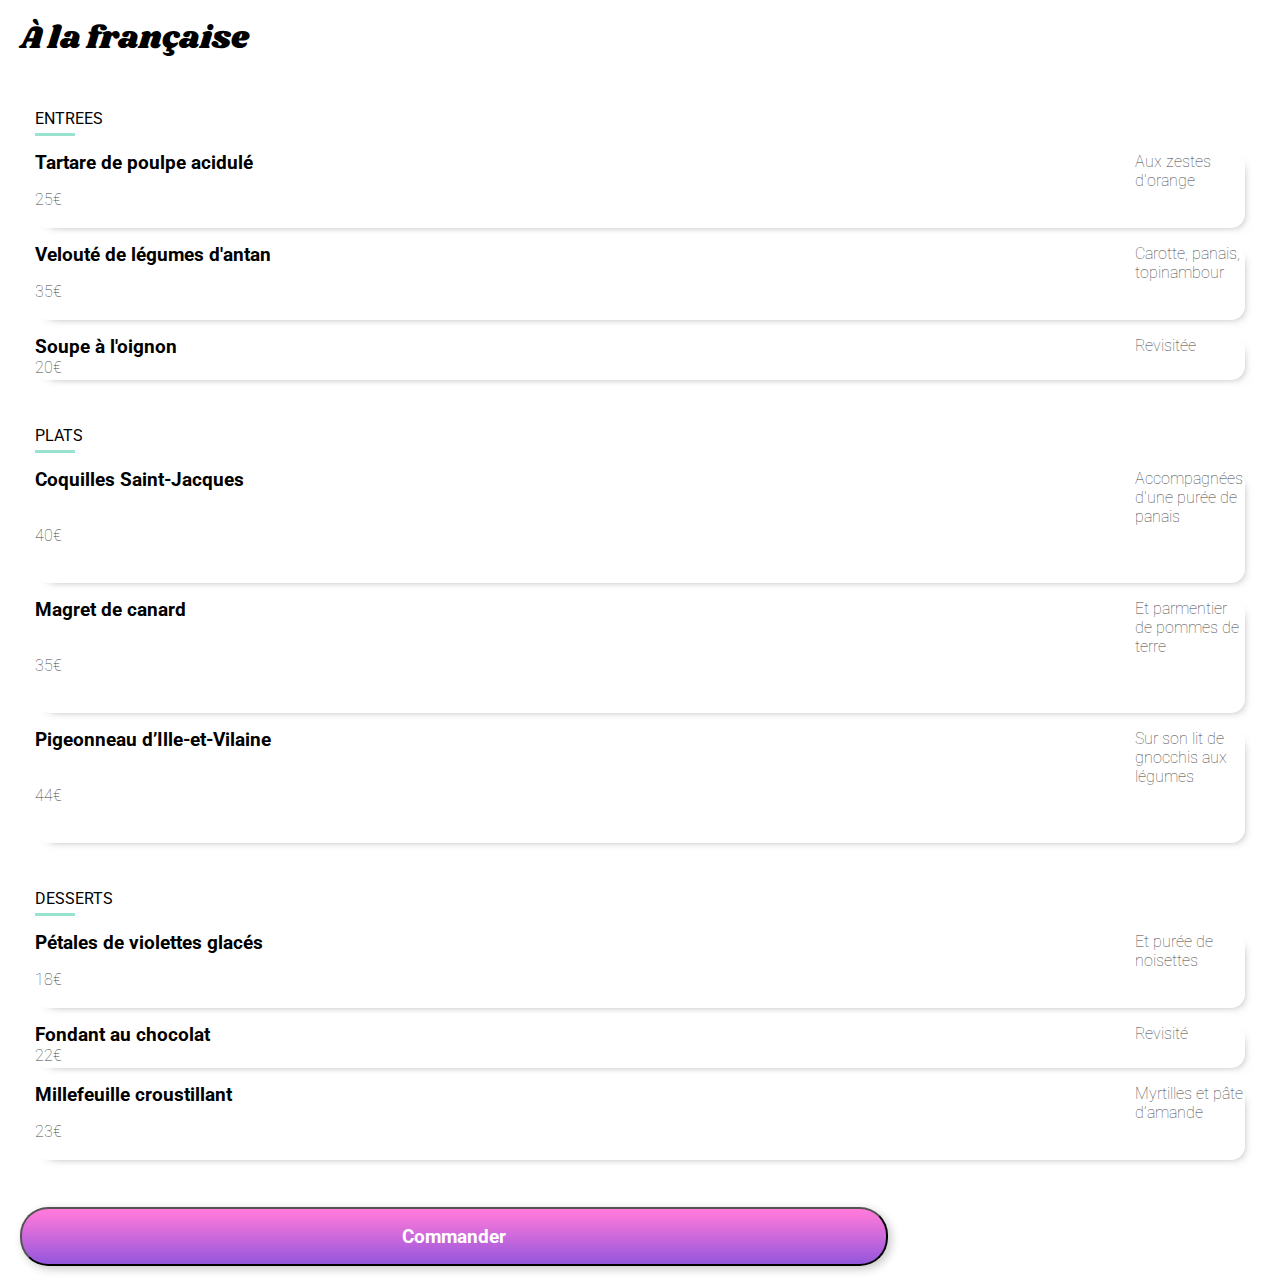
==== menu/a-la-française.html @ d65cc7b0 "html validation" ====
<!DOCTYPE html>

<html lang="fr">
    <head>
        <title>OhMyFood</title>       
        <meta charset="UTF-8">
        <meta name="viewport" content="width=device-width, initial-scale=1">
        <link rel="preconnect" href="https://fonts.gstatic.com">   
        <link href="https://fonts.googleapis.com/css2?family=Roboto" rel="stylesheet">
        <link href="https://fonts.googleapis.com/css2?family=Shrikhand&display=swap" rel="stylesheet">  
        <script src="https://kit.fontawesome.com/42ffba49ab.js" crossorigin="anonymous"></script>
        <link rel="stylesheet" href="../ressources/styles/main.css"/>  
    </head>
    <body>
        <header class="header">
            <a href="../index.html" class="header__return-icon"><i class="fas fa-arrow-left"></i></a>
            <img class="header__logo" src="../ressources/images/ohmyfood@2x.svg" alt=""/>      
        </header>
        <img src="../ressources/images/stil-u2Lp8tXIcjw-unsplash.jpg" class="cover-image" alt=""/>

        <div class="bg-image--alafrançaise">        
        <main class="menu">
            <div class="menu__header">
                <h1 class="menu__title">À la française</h1>
                <i class="far fa-heart fa-lg menu__icon"></i>
            </div>
            
            <section>
                <h2 class="menu__section__title">ENTREES</h2>
                <div class="card card--pictureless">
                    <h3>Tartare de poulpe acidulé</h3>
                    <p class="card__content__description">Aux zestes d'orange</p>
                    <p class="card__content__price">25€</p>
                </div>
                <div class="card card--pictureless">
                    <h3>Velouté de légumes d'antan</h3>
                    <p class="card__content__description">Carotte, panais, topinambour</p>
                    <p class="card__content__price">35€</p>
                </div>
                <div class="card card--pictureless">
                    <h3>Soupe à l'oignon</h3>
                    <p class="card__content__description">Revisitée</p>
                    <p class="card__content__price">20€</p>
                </div>
            </section>

            <section>
                <h2 class="menu__section__title">PLATS</h2>
                <div class="card card--pictureless">
                    <h3>Coquilles Saint-Jacques</h3>
                    <p class="card__content__description">Accompagnées d'une purée de panais</p>
                    <p class="card__content__price">40€</p>
                </div>
                <div class="card card--pictureless">
                    <h3>Magret de canard</h3>
                    <p class="card__content__description">Et parmentier de pommes de terre</p>
                    <p class="card__content__price">35€</p>
                </div>
                <div class="card card--pictureless">
                    <h3>Pigeonneau d’Ille-et-Vilaine</h3>
                    <p class="card__content__description">Sur son lit de gnocchis aux légumes</p>
                    <p class="card__content__price">44€</p>
                </div>
            </section>

            <section>
                <h2 class="menu__section__title">DESSERTS</h2>
                <div class="card card--pictureless">
                    <h3>Pétales de violettes glacés</h3>
                    <p class="card__content__description">Et purée de noisettes</p>
                    <p class="card__content__price">18€</p>
                </div>
                <div class="card card--pictureless">
                    <h3>Fondant au chocolat</h3>
                    <p class="card__content__description">Revisité</p>
                    <p class="card__content__price">22€</p>
                </div>
                <div class="card card--pictureless">
                    <h3>Millefeuille croustillant</h3>
                    <p class="card__content__description">Myrtilles et pâte d’amande</p>
                    <p class="card__content__price">23€</p>
                </div>
            </section>

            <button class="button--primary">Commander</button>
        </main>
    </div>
        <footer class="footer">
            <img class="footer__logo" src="../ressources/images/ohmyfood@2x.svg" alt=""/>
            <div class="footer__div">
                <i class="fas fa-utensils footer__icon"></i>
                <a class="footer__link" href="">Proposer un restaurant</a>
            </div>
            <div class="footer__div">
                <i class="fas fa-hands-helping footer__icon"></i>
                <a class="footer__link" href="">Devenir partenaire</a>
            </div>           
            <a class="footer__link" href="">Mentions légales</a>
            <a class="footer__link" href="mailto:abc@example.com">Contact</a>
        </footer>

    </body>
    
</html>
---- ressources/styles/main.css ----
h1 {
  margin: 0;
}

h2 {
  margin: 0;
}

h3 {
  margin: 0;
}

a {
  text-decoration: none;
  color: inherit;
}

p {
  margin: 0;
}

body {
  margin: 0;
}

html {
  margin: 0;
}

ol {
  padding: 0;
}

* {
  font-family: "Roboto", sans-serif;
}

p {
  font-weight: lighter;
  color: #444444;
}

.header {
  display: flex;
  flex-direction: row;
  background-color: white;
  box-shadow: 0px 2px 10px #adabab;
  padding: 20px;
  position: relative;
  z-index: 10;
}
.header__logo {
  display: block;
  margin-left: auto;
  margin-right: auto;
}
.header__return-icon {
  align-self: center;
}

.location {
  background-color: #e6e5e5;
  display: flex;
  flex-direction: row;
  align-items: center;
  justify-content: center;
}
.location__icon {
  margin-right: 15px;
}

.app-intro {
  display: flex;
  flex-direction: column;
  justify-content: center;
  padding: 30px;
}
.app-intro__title {
  text-align: center;
}
.app-intro__text {
  text-align: center;
}

.button--primary {
  padding: 1rem;
  background: linear-gradient(to bottom, #FF79DA 5%, #9356DC 100%);
  border-radius: 28px;
  box-shadow: 3px 3px 10px #c7c7c7;
  width: 70%;
  align-self: center;
  color: #ffffff;
  font-size: 1.2rem;
  font-weight: bold;
  text-align: center;
  margin-top: 1rem;
}
.button--primary:hover {
  background: linear-gradient(to bottom, #ff93e1 5%, #a16be0 100%);
  box-shadow: 3px 10px 10px #c7c7c7;
}

.fonctionnement {
  display: flex;
  flex-direction: column;
}
.fonctionnement__list__item {
  display: flex;
  flex-direction: row;
  padding: 1rem;
  border-radius: 28px;
}
.fonctionnement__list__item:hover {
  background-color: rgba(255, 121, 218, 0.2);
}
.fonctionnement__list__item:hover .fonctionnement__icon {
  color: #9356DC;
}
.fonctionnement__icon {
  align-self: center;
  height: 1rem;
  width: 1rem;
  color: grey;
  margin-right: 1.5rem;
}

.card {
  display: flex;
  flex-direction: column;
  justify-content: space-between;
  background-color: white;
  border-radius: 28px;
  box-shadow: 5px 5px 10px -8px rgba(88, 87, 87, 0.75);
  margin-bottom: 1rem;
}
.card__image {
  border-top-left-radius: 20px;
  border-top-right-radius: 20px;
  object-fit: cover;
  max-height: 200px;
}
.card__content {
  display: grid;
  grid-template-columns: 9fr 1fr;
  grid-template-rows: 1fr 1fr;
  gap: 0px 0px;
  padding: 16px;
}
.card__content__icon {
  grid-area: 1/2/3/3;
  align-self: center;
  color: grey;
}
.card--nouveau {
  position: relative;
}
.card--nouveau::before {
  content: "Nouveau";
  background-color: #99E2D0;
  color: #278870;
  font-weight: bold;
  border-radius: 3px;
  padding: 0.5rem 0.75rem;
  position: absolute;
  top: 10px;
  right: 10px;
}
.card--pictureless {
  border-radius: 14px;
  display: grid;
  grid-template-columns: 10fr 1fr;
  grid-template-rows: 1fr 1fr;
}

.footer {
  display: flex;
  flex-direction: column;
  background-color: #3b3a3a;
  color: white;
  padding: 30px;
}
.footer__logo {
  height: 1.5rem;
  align-self: flex-start;
  filter: invert(100%) sepia(100%) saturate(0%) hue-rotate(283deg) brightness(104%) contrast(101%);
  margin-bottom: 1rem;
}
.footer__icon {
  margin-right: 7px;
  margin-top: 5px;
  height: 1rem;
  width: 1rem;
}
.footer__div {
  display: flex;
  flex-direction: row;
}
.footer__link {
  margin: 5px 0;
}

section {
  padding: 15px;
}

.restaurants {
  display: flex;
  flex-direction: column;
}
.restaurants__title {
  margin-bottom: 1.5rem;
}

.menu {
  padding: 20px;
  border-top-left-radius: 25px;
  border-top-right-radius: 25px;
  background-color: white;
  margin-bottom: 4rem;
  margin-top: -4rem;
  z-index: 10;
  position: absolute;
}
.menu__header {
  display: flex;
  flex-direction: row;
  margin-bottom: 2rem;
}
.menu__title {
  font-family: "Shrikhand", sans-serif;
  font-weight: 300;
}
.menu__icon {
  margin-left: auto;
  align-self: center;
}
.menu__section__title {
  font-size: 1rem;
  font-weight: normal;
  margin-bottom: 1.5rem;
  position: relative;
}
.menu__section__title::after {
  content: "";
  background-color: #99E2D0;
  height: 3px;
  width: 40px;
  position: absolute;
  top: 1.5rem;
  left: 0px;
}

.cover-image {
  object-fit: cover;
  width: 100%;
}

/*# sourceMappingURL=main.css.map */
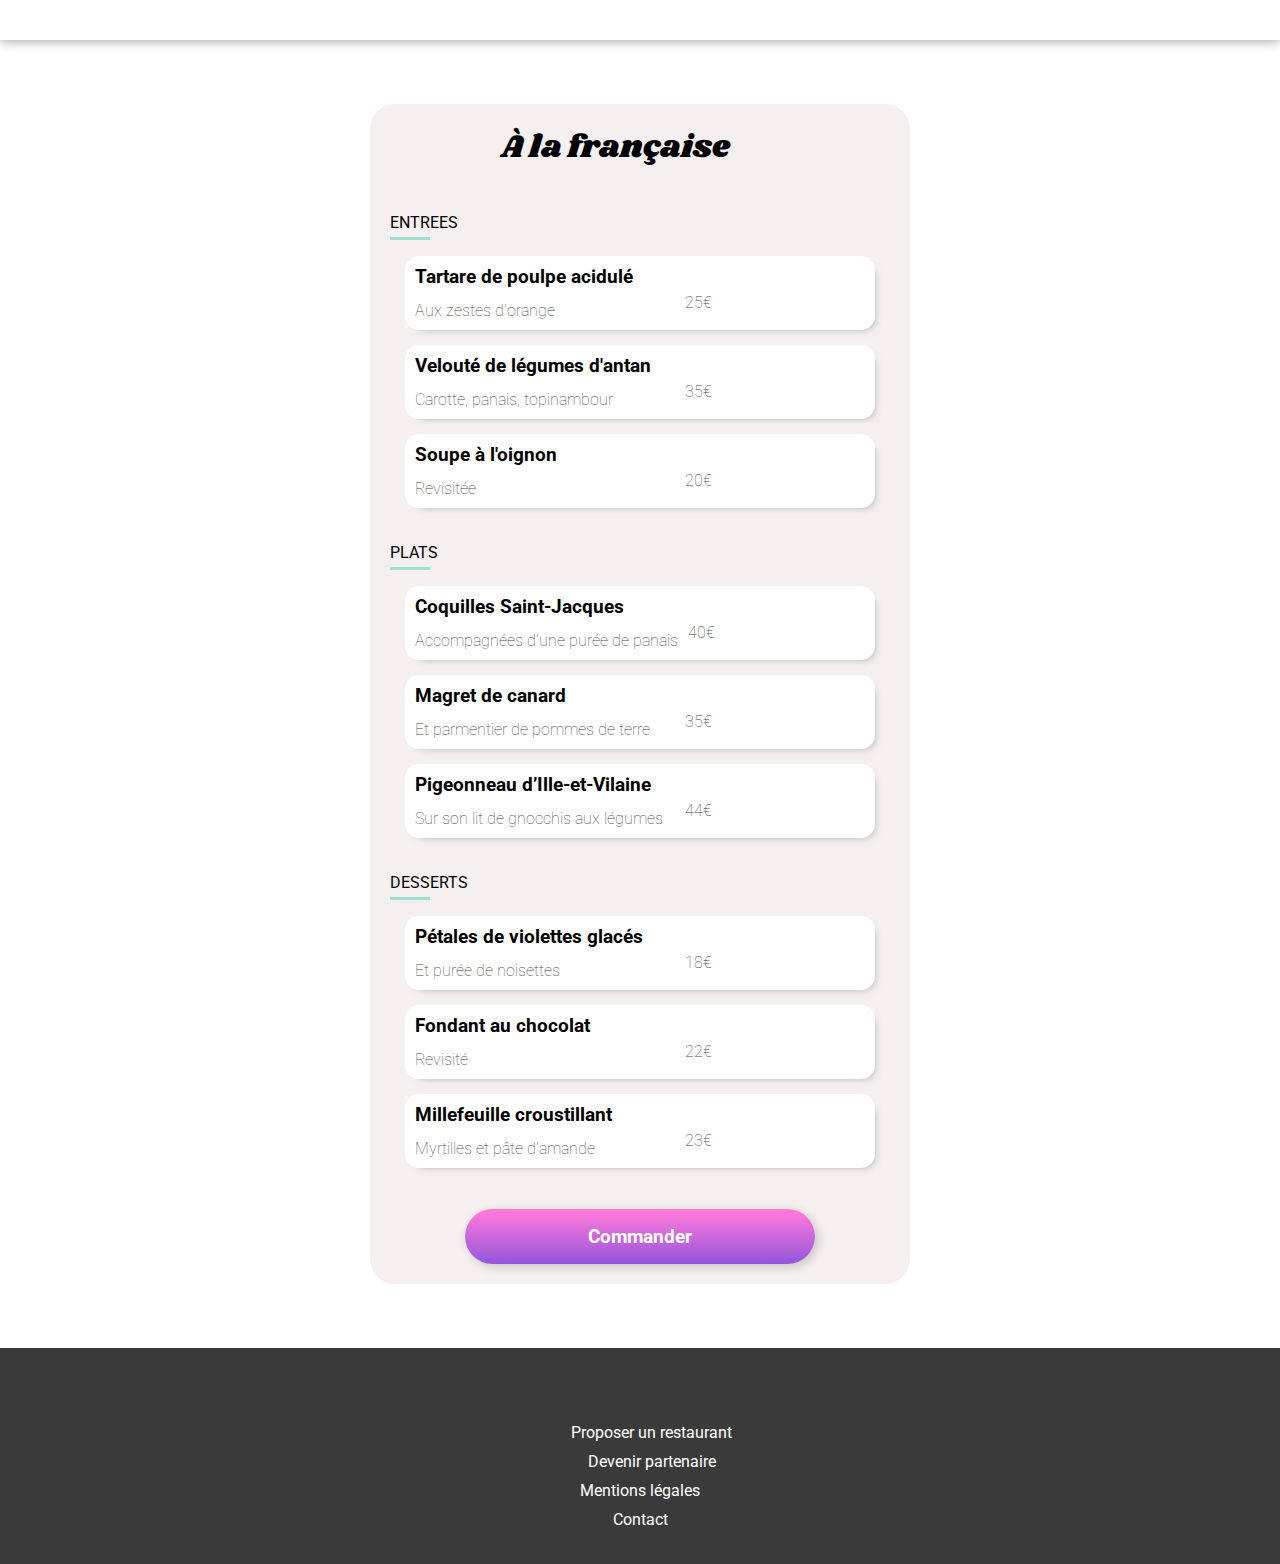
==== commit 7773dcc2: "responsive pictureless card fix" ====
--- a/menu/a-la-française.html
+++ b/menu/a-la-française.html
@@ -1,104 +1,151 @@
 <!DOCTYPE html>
 
 <html lang="fr">
-    <head>
-        <title>OhMyFood</title>       
-        <meta charset="UTF-8">
-        <meta name="viewport" content="width=device-width, initial-scale=1">
-        <link rel="preconnect" href="https://fonts.gstatic.com">   
-        <link href="https://fonts.googleapis.com/css2?family=Roboto" rel="stylesheet">
-        <link href="https://fonts.googleapis.com/css2?family=Shrikhand&display=swap" rel="stylesheet">  
-        <script src="https://kit.fontawesome.com/42ffba49ab.js" crossorigin="anonymous"></script>
-        <link rel="stylesheet" href="../ressources/styles/main.css"/>  
-    </head>
-    <body>
-        <header class="header">
-            <a href="../index.html" class="header__return-icon"><i class="fas fa-arrow-left"></i></a>
-            <img class="header__logo" src="../ressources/images/ohmyfood@2x.svg" alt=""/>      
-        </header>
-        <img src="../ressources/images/stil-u2Lp8tXIcjw-unsplash.jpg" class="cover-image" alt=""/>
 
-        <div class="bg-image--alafrançaise">        
+<head>
+    <title>OhMyFood</title>
+    <meta charset="UTF-8">
+    <meta name="viewport" content="width=device-width, initial-scale=1">
+    <link rel="preconnect" href="https://fonts.gstatic.com">
+    <link href="https://fonts.googleapis.com/css2?family=Roboto" rel="stylesheet">
+    <link href="https://fonts.googleapis.com/css2?family=Shrikhand&display=swap" rel="stylesheet">
+    <script src="https://kit.fontawesome.com/42ffba49ab.js" crossorigin="anonymous"></script>
+    <link rel="stylesheet" href="../ressources/styles/main.css" />
+</head>
+
+<body>
+    <header class="header">
+        <a href="../index.html" class="header__return-icon"><i class="fas fa-arrow-left"></i></a>
+        <img class="header__logo" src="../ressources/images/ohmyfood@2x.svg" alt="" />
+    </header>
+    <img src="../ressources/images/stil-u2Lp8tXIcjw-unsplash.jpg" class="cover-image" alt="" />
+
+    <div class="bg-image--alafrançaise">
         <main class="menu">
             <div class="menu__header">
                 <h1 class="menu__title">À la française</h1>
                 <i class="far fa-heart fa-lg menu__icon"></i>
             </div>
-            
-            <section>
+
+            <section class="menu__section">
                 <h2 class="menu__section__title">ENTREES</h2>
                 <div class="card card--pictureless">
-                    <h3>Tartare de poulpe acidulé</h3>
-                    <p class="card__content__description">Aux zestes d'orange</p>
-                    <p class="card__content__price">25€</p>
+                    <div class="card__grid">
+                        <h3>Tartare de poulpe acidulé</h3>
+                        <p class="card__content__description">Aux zestes d'orange</p>
+                        <p class="card__content__price">25€</p>
+                    </div>
+                    <div class="card__check-element">
+                        <i class="fas fa-check-circle fa-lg card__check-icon"></i>
+                    </div>
                 </div>
                 <div class="card card--pictureless">
-                    <h3>Velouté de légumes d'antan</h3>
-                    <p class="card__content__description">Carotte, panais, topinambour</p>
-                    <p class="card__content__price">35€</p>
+                    <div class="card__grid">
+                        <h3>Velouté de légumes d'antan</h3>
+                        <p class="card__content__description">Carotte, panais, topinambour</p>
+                        <p class="card__content__price">35€</p>
+                    </div>
+                    <div class="card__check-element">
+                        <i class="fas fa-check-circle fa-lg card__check-icon"></i>
+                    </div>
                 </div>
                 <div class="card card--pictureless">
-                    <h3>Soupe à l'oignon</h3>
-                    <p class="card__content__description">Revisitée</p>
-                    <p class="card__content__price">20€</p>
+                    <div class="card__grid">
+                        <h3>Soupe à l'oignon</h3>
+                        <p class="card__content__description">Revisitée</p>
+                        <p class="card__content__price">20€</p>
+                    </div>
+                    <div class="card__check-element">
+                        <i class="fas fa-check-circle fa-lg card__check-icon"></i>
+                    </div>
                 </div>
             </section>
 
-            <section>
+            <section class="menu__section">
                 <h2 class="menu__section__title">PLATS</h2>
                 <div class="card card--pictureless">
-                    <h3>Coquilles Saint-Jacques</h3>
-                    <p class="card__content__description">Accompagnées d'une purée de panais</p>
-                    <p class="card__content__price">40€</p>
+                    <div class="card__grid">
+                        <h3>Coquilles Saint-Jacques</h3>
+                        <p class="card__content__description">Accompagnées d'une purée de panais</p>
+                        <p class="card__content__price">40€</p>
+                    </div>
+                    <div class="card__check-element">
+                        <i class="fas fa-check-circle fa-lg card__check-icon"></i>
+                    </div>
                 </div>
                 <div class="card card--pictureless">
-                    <h3>Magret de canard</h3>
-                    <p class="card__content__description">Et parmentier de pommes de terre</p>
-                    <p class="card__content__price">35€</p>
+                    <div class="card__grid">
+                        <h3>Magret de canard</h3>
+                        <p class="card__content__description">Et parmentier de pommes de terre</p>
+                        <p class="card__content__price">35€</p>
+                    </div>
+                    <div class="card__check-element">
+                        <i class="fas fa-check-circle fa-lg card__check-icon"></i>
+                    </div>
                 </div>
                 <div class="card card--pictureless">
-                    <h3>Pigeonneau d’Ille-et-Vilaine</h3>
-                    <p class="card__content__description">Sur son lit de gnocchis aux légumes</p>
-                    <p class="card__content__price">44€</p>
+                    <div class="card__grid">
+                        <h3>Pigeonneau d’Ille-et-Vilaine</h3>
+                        <p class="card__content__description">Sur son lit de gnocchis aux légumes</p>
+                        <p class="card__content__price">44€</p>
+                    </div>
+                    <div class="card__check-element">
+                        <i class="fas fa-check-circle fa-lg card__check-icon"></i>
+                    </div>
                 </div>
             </section>
 
-            <section>
+            <section class="menu__section">
                 <h2 class="menu__section__title">DESSERTS</h2>
                 <div class="card card--pictureless">
-                    <h3>Pétales de violettes glacés</h3>
-                    <p class="card__content__description">Et purée de noisettes</p>
-                    <p class="card__content__price">18€</p>
+                    <div class="card__grid">
+                        <h3>Pétales de violettes glacés</h3>
+                        <p class="card__content__description">Et purée de noisettes</p>
+                        <p class="card__content__price">18€</p>
+                    </div>
+                    <div class="card__check-element">
+                        <i class="fas fa-check-circle fa-lg card__check-icon"></i>
+                    </div>
                 </div>
                 <div class="card card--pictureless">
-                    <h3>Fondant au chocolat</h3>
-                    <p class="card__content__description">Revisité</p>
-                    <p class="card__content__price">22€</p>
+                    <div class="card__grid">
+                        <h3>Fondant au chocolat</h3>
+                        <p class="card__content__description">Revisité</p>
+                        <p class="card__content__price">22€</p>
+                    </div>
+                    <div class="card__check-element">
+                        <i class="fas fa-check-circle fa-lg card__check-icon"></i>
+                    </div>
                 </div>
                 <div class="card card--pictureless">
-                    <h3>Millefeuille croustillant</h3>
-                    <p class="card__content__description">Myrtilles et pâte d’amande</p>
-                    <p class="card__content__price">23€</p>
+                    <div class="card__grid">
+                        <h3>Millefeuille croustillant</h3>
+                        <p class="card__content__description">Myrtilles et pâte d’amande</p>
+                        <p class="card__content__price">23€</p>
+                    </div>
+                    <div class="card__check-element">
+                        <i class="fas fa-check-circle fa-lg card__check-icon"></i>
+                    </div>
                 </div>
             </section>
 
             <button class="button--primary">Commander</button>
         </main>
     </div>
-        <footer class="footer">
-            <img class="footer__logo" src="../ressources/images/ohmyfood@2x.svg" alt=""/>
-            <div class="footer__div">
-                <i class="fas fa-utensils footer__icon"></i>
-                <a class="footer__link" href="">Proposer un restaurant</a>
-            </div>
-            <div class="footer__div">
-                <i class="fas fa-hands-helping footer__icon"></i>
-                <a class="footer__link" href="">Devenir partenaire</a>
-            </div>           
-            <a class="footer__link" href="">Mentions légales</a>
-            <a class="footer__link" href="mailto:abc@example.com">Contact</a>
-        </footer>
+    <footer class="footer">
+        <img class="footer__logo" src="../ressources/images/ohmyfood@2x.svg" alt="" />
+        <div class="footer__div">
+            <i class="fas fa-utensils footer__icon"></i>
+            <a class="footer__link" href="">Proposer un restaurant</a>
+        </div>
+        <div class="footer__div">
+            <i class="fas fa-hands-helping footer__icon"></i>
+            <a class="footer__link" href="">Devenir partenaire</a>
+        </div>
+        <a class="footer__link" href="">Mentions légales</a>
+        <a class="footer__link" href="mailto:abc@example.com">Contact</a>
+    </footer>
 
-    </body>
-    
+</body>
+
 </html>--- a/ressources/styles/main.css
+++ b/ressources/styles/main.css
@@ -1,3 +1,4 @@
+@charset "UTF-8";
 h1 {
   margin: 0;
 }
@@ -29,6 +30,10 @@
 
 ol {
   padding: 0;
+}
+
+button {
+  border: none;
 }
 
 * {
@@ -64,6 +69,7 @@
   flex-direction: row;
   align-items: center;
   justify-content: center;
+  padding: 15px;
 }
 .location__icon {
   margin-right: 15px;
@@ -73,7 +79,7 @@
   display: flex;
   flex-direction: column;
   justify-content: center;
-  padding: 30px;
+  padding: 20px;
 }
 .app-intro__title {
   text-align: center;
@@ -109,12 +115,21 @@
   flex-direction: row;
   padding: 1rem;
   border-radius: 28px;
+  position: relative;
+  box-shadow: 0 2px 3px 3px #e2e1e1;
+  margin-bottom: 1.5rem;
 }
 .fonctionnement__list__item:hover {
   background-color: rgba(255, 121, 218, 0.2);
 }
 .fonctionnement__list__item:hover .fonctionnement__icon {
   color: #9356DC;
+}
+@media only screen and (min-width: 600px) {
+  .fonctionnement__list {
+    align-self: center;
+    width: 100%;
+  }
 }
 .fonctionnement__icon {
   align-self: center;
@@ -122,6 +137,20 @@
   width: 1rem;
   color: grey;
   margin-right: 1.5rem;
+  margin-left: 1rem;
+}
+.fonctionnement__marker {
+  position: absolute;
+  background-color: #9356DC;
+  height: 1.5rem;
+  width: 1.5rem;
+  top: 10px;
+  left: -5px;
+  border-radius: 50%;
+  color: white;
+  display: flex;
+  justify-content: center;
+  align-items: center;
 }
 
 .card {
@@ -132,6 +161,13 @@
   border-radius: 28px;
   box-shadow: 5px 5px 10px -8px rgba(88, 87, 87, 0.75);
   margin-bottom: 1rem;
+  position: relative;
+}
+@media only screen and (min-width: 500px) {
+  .card {
+    flex: 0 45%;
+    margin: 15px;
+  }
 }
 .card__image {
   border-top-left-radius: 20px;
@@ -150,6 +186,35 @@
   grid-area: 1/2/3/3;
   align-self: center;
   color: grey;
+  position: relative;
+  height: 1.5rem;
+  width: 1.5rem;
+}
+.card__content__icon--color {
+  position: absolute;
+  left: 0px;
+  top: -2px;
+  z-index: 2;
+  height: 1.5rem;
+  width: 1.5rem;
+  opacity: 0;
+}
+.card__content__icon--color:hover {
+  opacity: 1;
+  background: linear-gradient(to top, #FF79DA 5%, #9356DC 100%);
+  background-clip: text;
+  -webkit-text-fill-color: transparent;
+}
+.card__content__description {
+  overflow: hidden;
+  white-space: nowrap;
+  text-overflow: ellipsis;
+  grid-area: 2/1/3/2;
+  margin-top: 0.5rem;
+  padding-right: 10px;
+}
+.card__content__price {
+  grid-area: 2/2/3/3;
 }
 .card--nouveau {
   position: relative;
@@ -167,9 +232,55 @@
 }
 .card--pictureless {
   border-radius: 14px;
+  display: flex;
+  flex-direction: row;
+  justify-content: space-between;
+  overflow: hidden;
+  animation: slide-in 1s forwards;
+}
+.card--pictureless:hover {
+  padding-right: 0;
+}
+.card--pictureless:hover .card__check-element {
+  transform: translateX(0px);
+}
+.card--pictureless:hover .card__check-icon {
+  transform: rotate(360deg);
+}
+.card__check-element {
+  transform: translateX(100px);
+  transform-origin: right;
+  transition-property: transform;
+  transition-duration: 1s;
+  background-color: #99E2D0;
+  width: 20%;
+  border-top-right-radius: 14px;
+  border-bottom-right-radius: 14px;
+  display: flex;
+  justify-content: center;
+  flex-shrink: 120;
+}
+.card__check-icon {
+  align-self: center;
+  color: white;
+  transform: rotate(0deg);
+  transition: transform 1s;
+}
+.card__grid {
   display: grid;
+  padding: 10px;
   grid-template-columns: 10fr 1fr;
   grid-template-rows: 1fr 1fr;
+}
+@keyframes slide-in {
+  from {
+    transform: translateY(50px);
+    opacity: 0;
+  }
+  to {
+    transform: translateY(0px);
+    opacity: 1;
+  }
 }
 
 .footer {
@@ -178,6 +289,12 @@
   background-color: #3b3a3a;
   color: white;
   padding: 30px;
+}
+@media only screen and (min-width: 600px) {
+  .footer {
+    align-items: center;
+    justify-content: center;
+  }
 }
 .footer__logo {
   height: 1.5rem;
@@ -185,6 +302,11 @@
   filter: invert(100%) sepia(100%) saturate(0%) hue-rotate(283deg) brightness(104%) contrast(101%);
   margin-bottom: 1rem;
 }
+@media only screen and (min-width: 600px) {
+  .footer__logo {
+    align-self: center;
+  }
+}
 .footer__icon {
   margin-right: 7px;
   margin-top: 5px;
@@ -199,27 +321,59 @@
   margin: 5px 0;
 }
 
-section {
+.main-content {
   padding: 15px;
 }
+@media only screen and (min-width: 600px) {
+  .main-content {
+    margin-left: auto;
+    margin-right: auto;
+    max-width: 800px;
+  }
+}
 
 .restaurants {
   display: flex;
   flex-direction: column;
+}
+@media only screen and (min-width: 600px) {
+  .restaurants {
+    display: flex;
+    flex-direction: row;
+    flex-wrap: wrap;
+  }
 }
 .restaurants__title {
   margin-bottom: 1.5rem;
+}
+@media only screen and (min-width: 600px) {
+  .restaurants__title {
+    width: 100%;
+  }
 }
 
 .menu {
   padding: 20px;
   border-top-left-radius: 25px;
   border-top-right-radius: 25px;
-  background-color: white;
   margin-bottom: 4rem;
   margin-top: -4rem;
   z-index: 10;
-  position: absolute;
+  position: relative;
+  background-color: #f5efef;
+  display: flex;
+  flex-direction: column;
+}
+@media only screen and (min-width: 600px) {
+  .menu {
+    align-items: center;
+    max-width: 500px;
+    margin-left: auto;
+    margin-right: auto;
+    margin-top: 0;
+    margin-bottom: 0;
+    border-radius: 25px;
+  }
 }
 .menu__header {
   display: flex;
@@ -233,6 +387,15 @@
 .menu__icon {
   margin-left: auto;
   align-self: center;
+}
+@media only screen and (min-width: 600px) {
+  .menu__icon {
+    margin-left: 50px;
+  }
+}
+.menu__section {
+  width: 100%;
+  padding: 10px;
 }
 .menu__section__title {
   font-size: 1rem;
@@ -254,5 +417,36 @@
   object-fit: cover;
   width: 100%;
 }
+@media only screen and (min-width: 600px) {
+  .cover-image {
+    display: none;
+  }
+}
+
+@media only screen and (min-width: 600px) {
+  .bg-image--alafrançaise {
+    background-image: url("https://gosugladesh.github.io/DaunasRomain_3_04032021/ressources/images/stil-u2Lp8tXIcjw-unsplash.jpg");
+    background-size: cover;
+    padding: 4rem 0;
+  }
+
+  .bg-image--lapalette {
+    background-image: url("https://gosugladesh.github.io/DaunasRomain_3_04032021/ressources/images/jay-wennington-N_Y88TWmGwA-unsplash.jpg");
+    background-size: cover;
+    padding: 4rem 0;
+  }
+
+  .bg-image--lanote {
+    background-image: url("https://gosugladesh.github.io/DaunasRomain_3_04032021/ressources/images/toa-heftiba-DQKerTsQwi0-unsplash.jpg");
+    background-size: cover;
+    padding: 4rem 0;
+  }
+
+  .bg-image--ledelice {
+    background-image: url("https://gosugladesh.github.io/DaunasRomain_3_04032021/ressources/images/louis-hansel-shotsoflouis-qNBGVyOCY8Q-unsplash.jpg");
+    background-size: cover;
+    padding: 4rem 0;
+  }
+}
 
 /*# sourceMappingURL=main.css.map */
